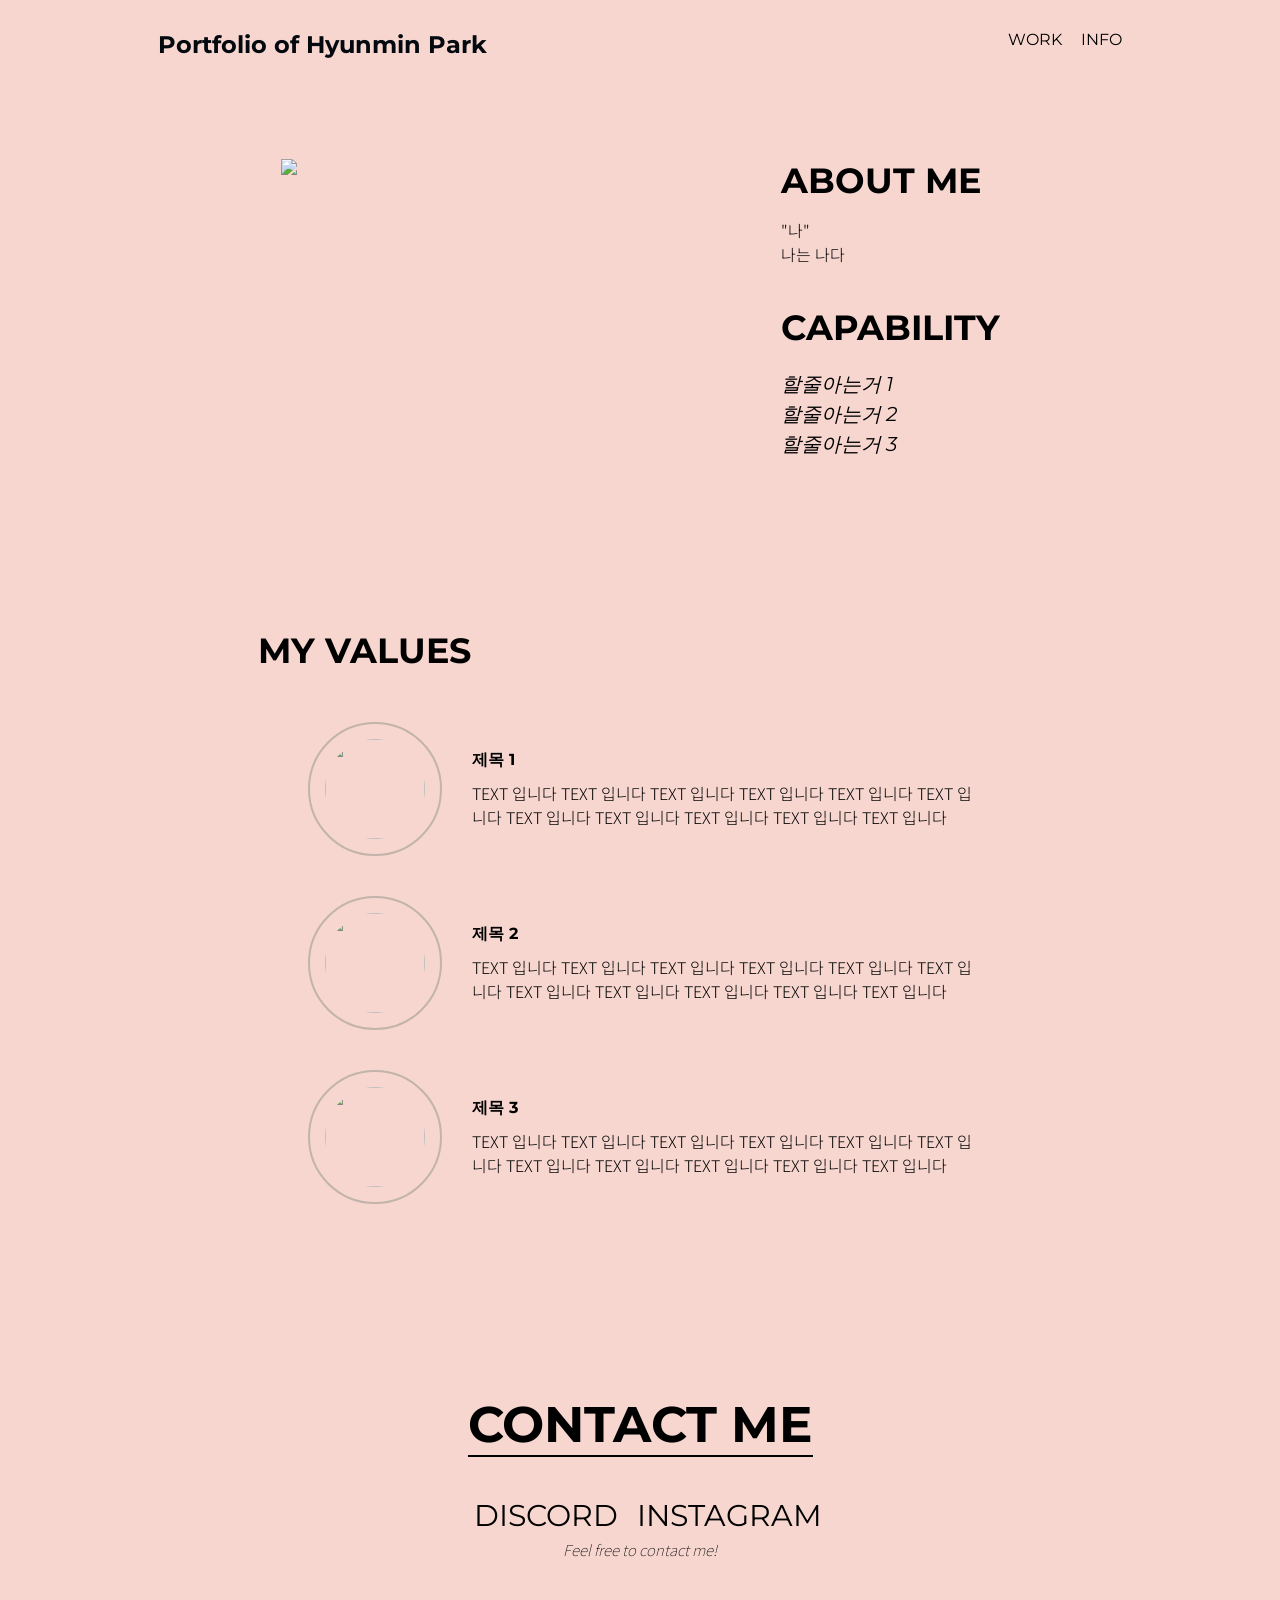
==== info.html @ 72849265 "Add files via upload" ====
<!DOCTYPE html>
<html lang="en">
<head>
    <meta charset="UTF-8">
    <meta name="viewport" content="width=device-width, initial-scale=1.0">
    <title>INFO</title>

    <link rel="stylesheet" type="text/css" href="style.css">
    
    <link href="https://fonts.googleapis.com/css2?family=Montserrat:ital,wght@0,200;0,400;0,500;0,600;0,800;0,900;1,200;1,400;1,500;1,600;1,800;1,900&display=swap" rel="stylesheet">
    <link href="https://fonts.googleapis.com/css2?family=Noto+Sans+KR:wght@100;300;400;500;700;900&display=swap" rel="stylesheet">


</head>
<body>

    <div class="frame">
        
        <nav class="navigator">
            <h3 class="site-name">Portfolio of Hyunmin Park</h3>
            <ul>
                <li><a class="nav-menu" href="index.html">WORK</a></li>
                <li><a class="nav-menu" href="info.html">INFO</a></li>
            </ul>
        </nav>



        
        <div class="profile-section">
            <img id="profile-picture" src="https://media.discordapp.net/attachments/854343484135702538/991436425679622284/38q8y1.jpg">
            <div class="introduction">
                <h2>ABOUT ME</h2>
                <p>"나"<br>나는 나다</p>
                <h2>CAPABILITY</h2>
                <p  id="capability">할줄아는거 1<br>할줄아는거 2<br>할줄아는거 3</p>
            </div>
        </div>

        <h5 class="value-menu">MY VALUES</h5>

        <div class="value-section">
            
            <div class="value">
                <img class="value-icon" src="https://media.discordapp.net/attachments/854343484135702538/991436425994178600/KakaoTalk_20220426_113350660_01.jpg">
                <div class="value-intro">
                    <h4 class="value-name">제목 1</h4>
                    <p class="value-exp">TEXT 입니다 TEXT 입니다 TEXT 입니다 TEXT 입니다 TEXT 입니다 TEXT 입니다 TEXT 입니다 TEXT 입니다 TEXT 입니다 TEXT 입니다 TEXT 입니다 </p>
                </div>
            </div>


            <div class="value">
                <img class="value-icon" src="https://media.discordapp.net/attachments/854343484135702538/991436426317152286/KakaoTalk_20220426_113350660_02.jpg">
                <div class="value-intro">
                    <h4 class="value-name">제목 2</h4>
                    <p class="value-exp">TEXT 입니다 TEXT 입니다 TEXT 입니다 TEXT 입니다 TEXT 입니다 TEXT 입니다 TEXT 입니다 TEXT 입니다 TEXT 입니다 TEXT 입니다 TEXT 입니다</p>
                </div>
            </div>
            <div class="value">
                <img class="value-icon" src="https://media.discordapp.net/attachments/854343484135702538/991436426778509393/KakaoTalk_20220426_113350660_10.jpg">
                <div class="value-intro">
                    <h4 class="value-name">제목 3</h4>
                    <p class="value-exp">TEXT 입니다 TEXT 입니다 TEXT 입니다 TEXT 입니다 TEXT 입니다 TEXT 입니다 TEXT 입니다 TEXT 입니다 TEXT 입니다 TEXT 입니다 TEXT 입니다</p>
                </div>
            </div>
        </div>




        <footer class="footer">
            <h3 class="contact">CONTACT ME</h3>
            <div class="links">
                <a class="discord" href="https://discord.com/users/406430032546889730">DISCORD</a>
                <a class="instagram" href="https://www.instagram.com/jc_hvd1151/">INSTAGRAM</a>
            </div>
            <p>Feel free to contact me!</p>
        </footer>
        

    </div>

</body>
</html>
---- style.css ----
body{
    background-color: #F6D6CF   ;
}

.frame{
    margin: 30px 150px;
    display: flex;
    flex-direction: column;
}


/*navigator*/

.navigator{
    display: flex;
    flex-direction: row;
    justify-content: space-between;
}

li{
    display: inline;
    align-self: center;
    margin:0;
    margin-left: 15px;
}

ul{
    margin:0;
}

.site-name{
    margin:0;
    font-family: 'Montserrat', sans-serif;
    font-size: 24px;
    color: #04080f;
}

.nav-menu{
    font-family: 'Montserrat', sans-serif;
    font-weight: 400;
    font-size: 16px;
}

a{
    color: black;
    text-decoration: none;
}

a:hover{
    color: white;
    transition: 0.3s;
}


/*dashboard*/


.dashboard{
    display: flex;
    flex-direction: column;
    margin-top: 100px;
    margin-bottom: 70px;
}

.korean-comment{
    font-family: 'Noto Sans KR', sans-serif;
    font-weight: 500;
    font-size: 50px;
}

.sample{
    background-color: #487070;
    -webkit-text-stroke: 1px black;
}

.sample:hover{
    background-color: transparent;
    color: white;
    -webkit-text-stroke: 1px black;
    transition: none;
}

.highlight{
    color: white;
    -webkit-text-stroke: 1px black;
}

.highlight:hover{
    background-color: pink;
    color: black;
    transition: none;
}

.type1:hover{
    background-color: #84BDAC ;
}

.type2:hover{
    background-color: #EBA88E  ;
}

.type3:hover{
    background-color: #ED9791 ;
}

.english-comment{
    font-family: 'Noto Sans KR', sans-serif;
    font-weight: 100;
    font-size: 15px;
    font-style: italic;

    letter-spacing: -0.3px;
}


/*recent works*/

.recent-menu{
    font-family: 'Montserrat', sans-serif;
    font-size: 30px;
    font-weight: 700;
    color: #C2B4AB;
    
    text-align: right;
    margin-top: 10px;
}



/*footer*/


.footer{
    display: flex;
    flex-direction: column;
    align-items: center;
    margin-bottom: 200px;
}

.contact{
    font-family: 'Montserrat', sans-serif;
    font-size: 50px;
    font-weight: 700;
    color: black;
    margin-bottom: 40px;
    border-bottom: 2px solid black;
}

.links>a{
    font-family: 'Montserrat', sans-serif;
    font-size: 30px;
    font-weight: 400;
    margin-left: 15px;
}

.footer>p{
    font-family: 'Noto Sans KR', sans-serif;
    font-weight: 100;
    font-size: 15px;
    font-style: italic;
    margin: 0;
    margin-top: 5px;
}




/* INFO Section*/


/*profile-section*/

.profile-section{
    display: flex;
    flex-direction: row;
    justify-content: center;
    align-items: flex-start;

    margin: 100px 100px;
}


#profile-picture{
    width: 400px;
    margin-right: 100px;
}

.introduction>h2{
    margin: 0px;
    font-family: 'Montserrat', sans-serif;
    font-size: 35px;
}

.introduction>p{
    font-family: 'Noto Sans KR', sans-serif;
    font-weight: 300;
    font-size: 16px;

    margin-bottom: 40px;
}

#capability{
    font-family: 'Montserrat', sans-serif;
    font-weight: 400;
    font-size: 20px;
    font-style: italic;

    line-height: 30px;
}


/*value section*/

.value-menu{
    font-family: 'Montserrat', sans-serif;
    font-size: 35px;
    margin: 30px 100px;
}

.value-section{
    display: flex;
    flex-direction: column;
    justify-content: flex-start;
    align-content: center;
    margin: 100px 150px;
    margin-top: 20px;
}

.value{
    display: flex;
    flex-direction: row;
    margin-bottom: 40px;
    align-items: center;

}


.value-icon{
    width: 100px;
    height: 100px;

    border: 2px solid #C2B4AB;
    border-radius: 100px;
    padding: 15px;
}

.value-intro{
    margin-left: 30px;
}


.value-name{
    font-family: 'Montserrat', sans-serif;
    font-weight: 700px;
    margin-top: 0px;
    margin-bottom: 10px;
}

.value-exp{
    font-family: 'Noto Sans KR', sans-serif;
    font-weight: 300;
    font-size: 16px;

    margin: 0px;
}




/*footer section*/

.footer-comment{
    text-align: center;
}


a[title="Freepik"]:hover{
    color: black;
    text-decoration: underline;
}

a[title="Flaticon"]:hover{
    color: black;
    text-decoration: underline;
}


/* RECENT WORKS */

.recent-works{
    display: flex;
    flex-direction: column;
}

.article{
    display: flex;
    flex-direction: row;
    margin-bottom: 120px;
    align-items: center;
}

.thumbnail{
    width: 600px;
}

.article-info{
    margin: 0px 0px;
}

.article-name{
    font-family: 'Noto Sans KR', sans-serif;
    font-size: 50px;
    margin-top: 0px;
    margin-bottom: 30px;
}

.article-name:hover{
    color: pink;
    -webkit-text-stroke: 1px black;
    transition: 0.3s;
}



.article-comment{
    font-family: 'Noto Sans KR', sans-serif;
    font-size: 16px;
    font-weight: 100;
}

.more{
    width: content;
    height: content;
    float: right;
    margin-right: 10px;


    font-family: 'Montserrat', sans-serif;
    font-size: 14px;
    background-color: transparent;
    border: none;
    outline: none;
    padding: 0px;
}


#name1{
    position: relative;
    text-align: right;
    right: 20px;
}

#name1:hover{
    color: skyblue;
}

#name2-1{
    text-align: left;
    position: relative;
    left: 0px;
    margin-bottom: 0px;
}

#name2-2{
    text-align: left;
    position: relative;
    left: 100px;
}

#name2-2:hover{
    color: orange;
}
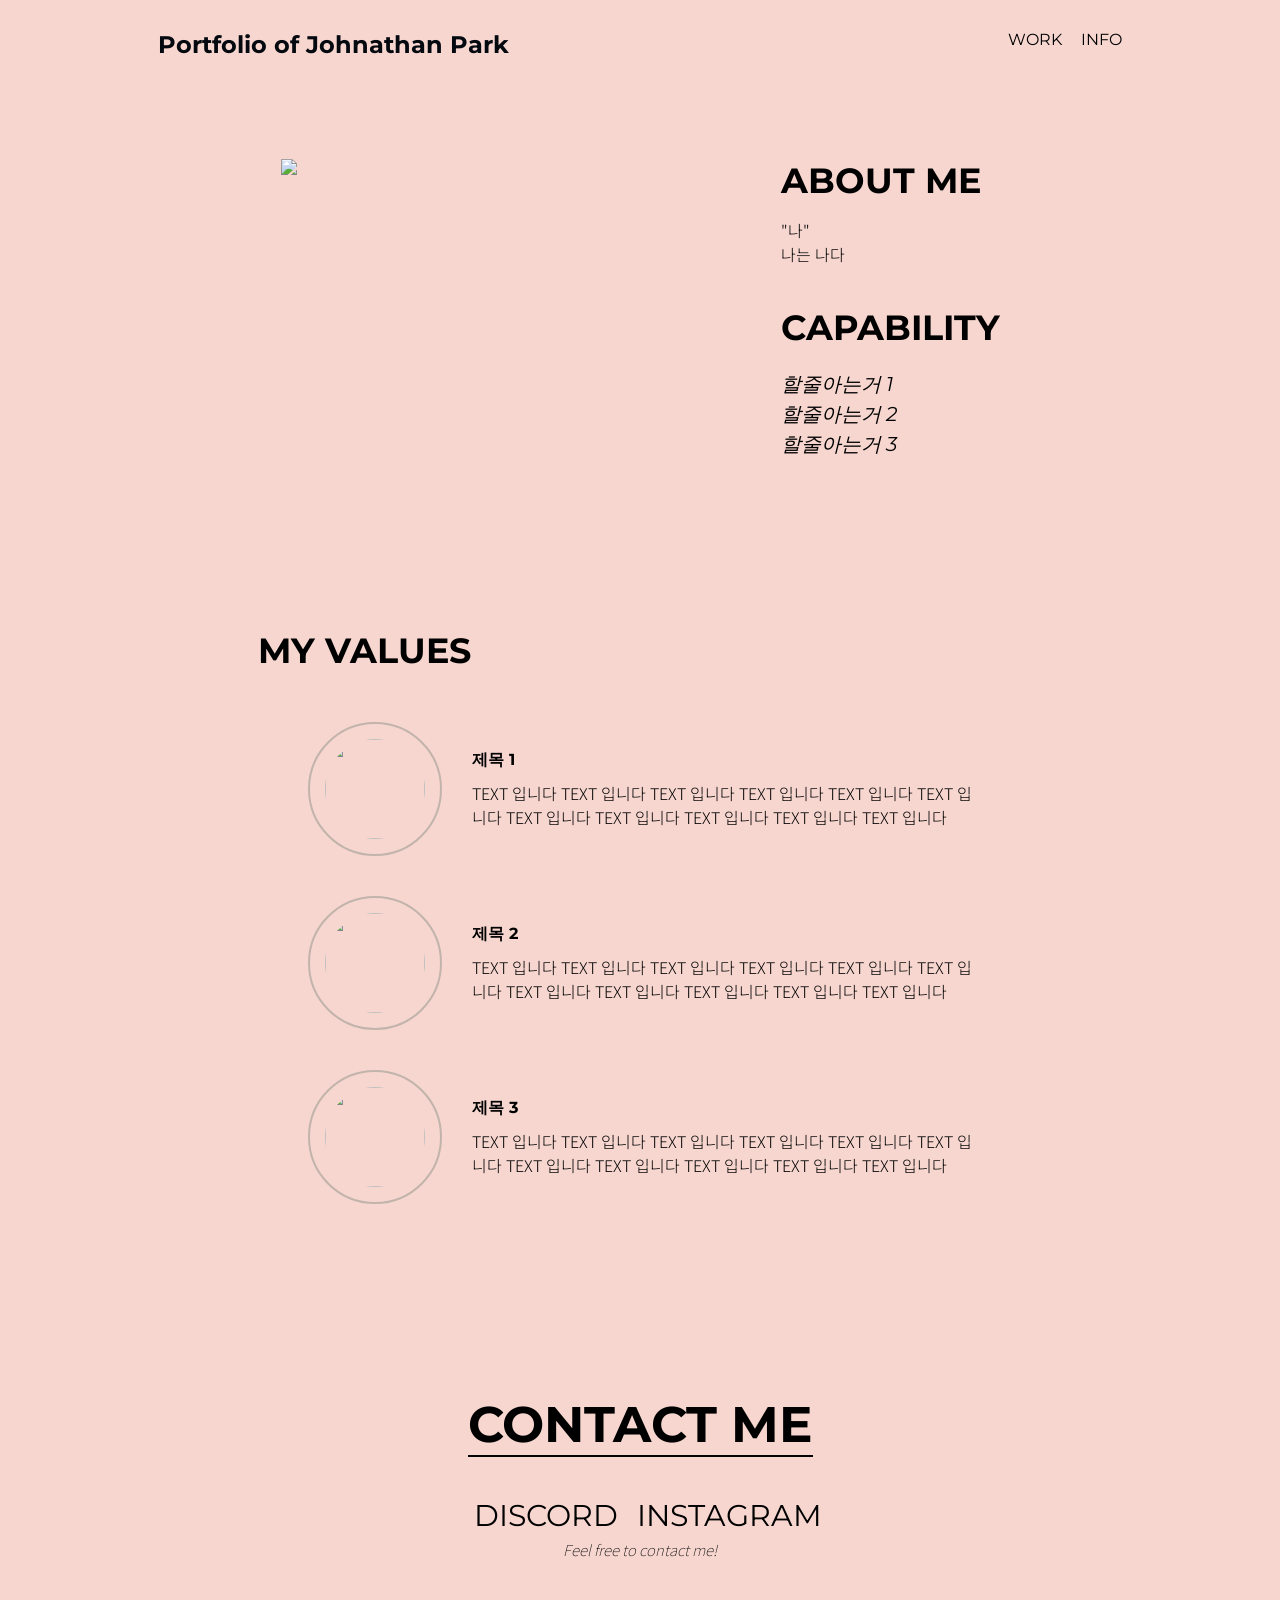
==== commit 18609eae: "Update info.html Changing name" ====
--- a/info.html
+++ b/info.html
@@ -17,7 +17,7 @@
     <div class="frame">
         
         <nav class="navigator">
-            <h3 class="site-name">Portfolio of Hyunmin Park</h3>
+            <h3 class="site-name">Portfolio of Johnathan Park</h3>
             <ul>
                 <li><a class="nav-menu" href="index.html">WORK</a></li>
                 <li><a class="nav-menu" href="info.html">INFO</a></li>
@@ -28,7 +28,7 @@
 
         
         <div class="profile-section">
-            <img id="profile-picture" src="https://media.discordapp.net/attachments/854343484135702538/991436425679622284/38q8y1.jpg">
+            <img id="profile-picture" src="https://imgur.com/pbGdWEg.jpg">
             <div class="introduction">
                 <h2>ABOUT ME</h2>
                 <p>"나"<br>나는 나다</p>
@@ -82,4 +82,4 @@
     </div>
 
 </body>
-</html>+</html>
